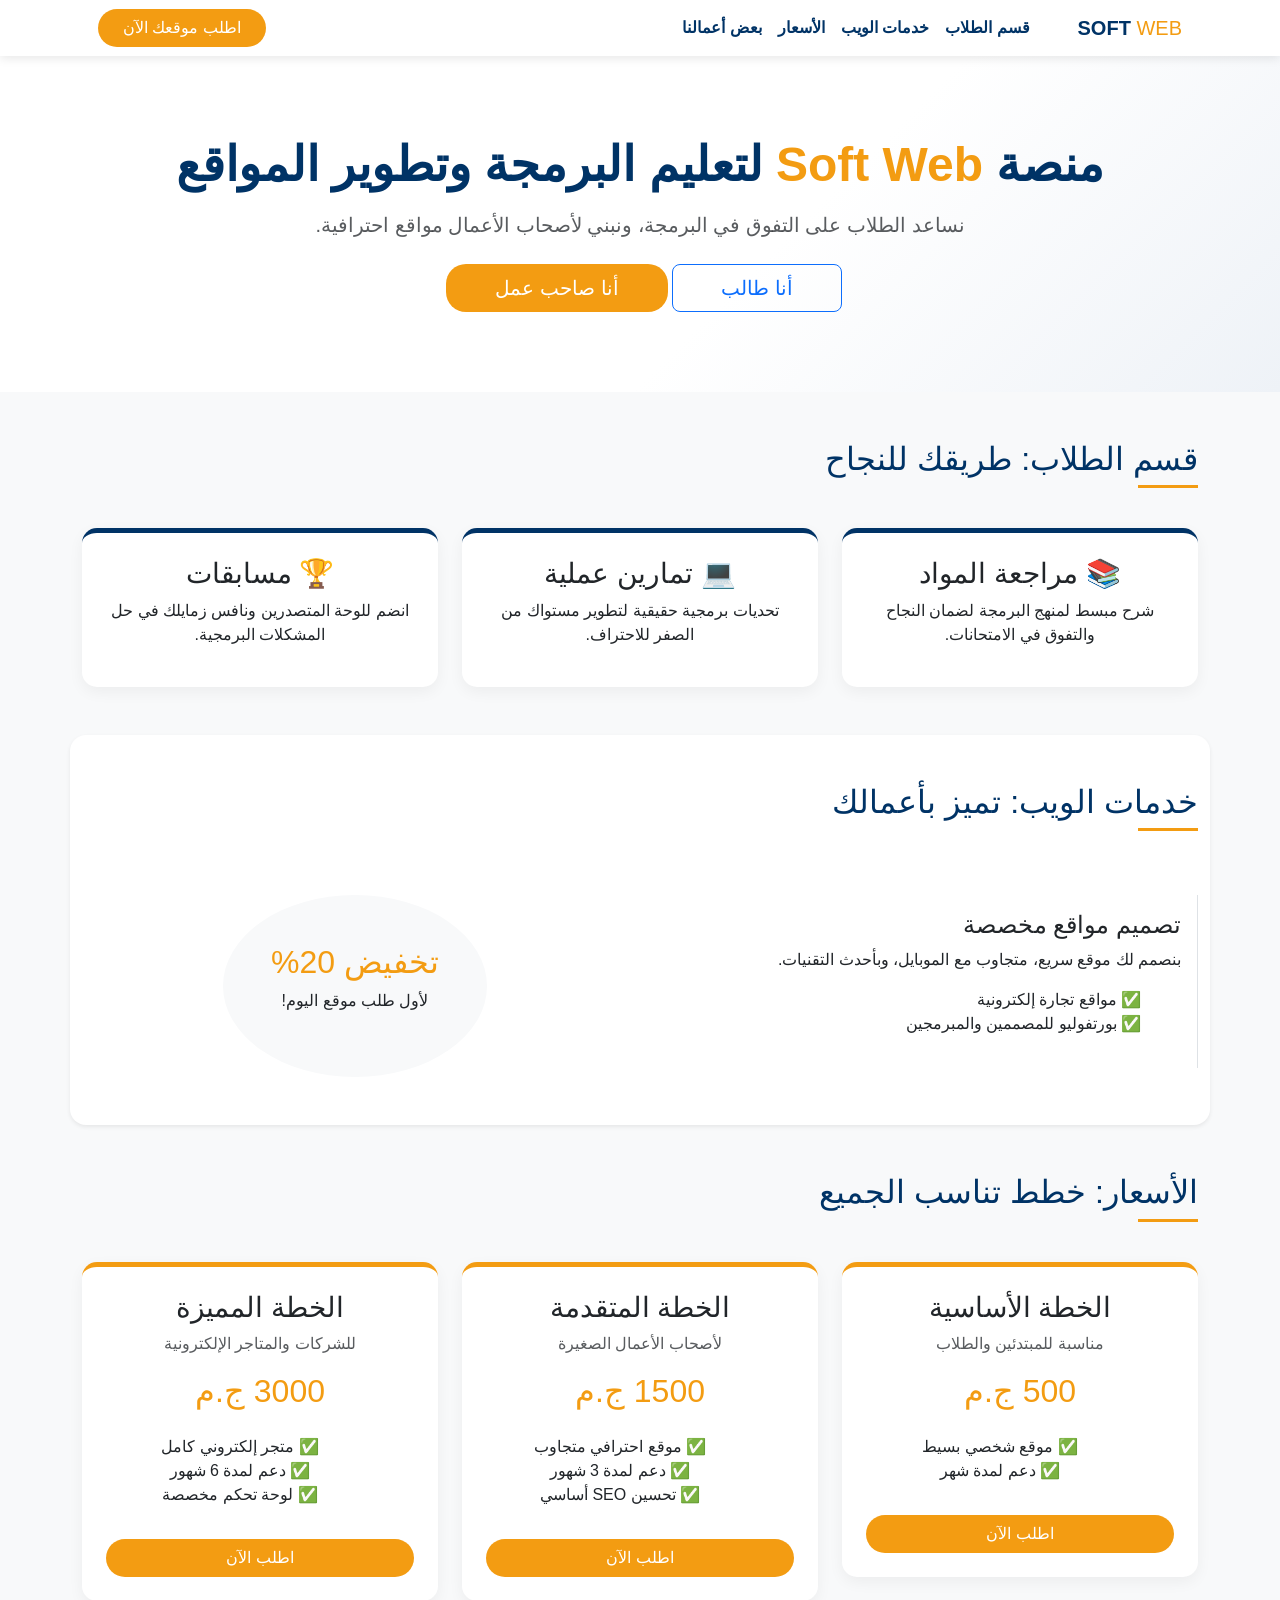
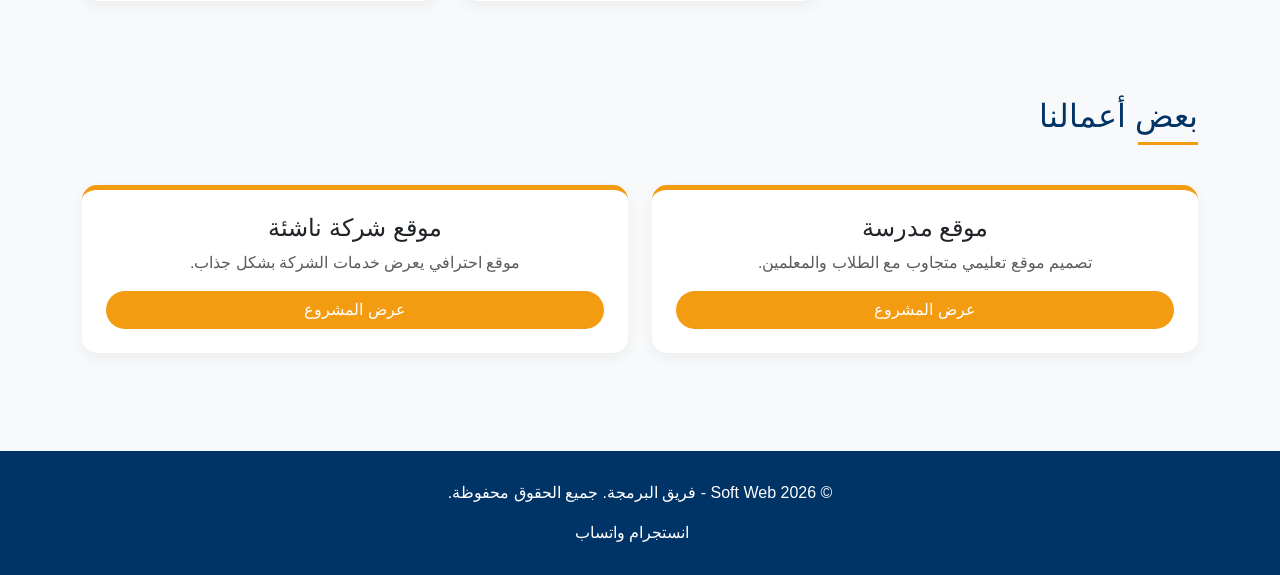
==== index.html @ 7432dc90 "Add files via upload" ====
<!DOCTYPE html>
<html lang="ar" dir="rtl">
<head>
    <meta charset="UTF-8">
    <meta name="viewport" content="width=device-width, initial-scale=1.0">
    <title>Soft Web | منصة البرمجة المتكاملة</title>
    <link href="https://cdn.jsdelivr.net/npm/bootstrap@5.3.0/dist/css/bootstrap.min.css" rel="stylesheet">
    <link rel="stylesheet" href="static/css/style.css">
    <link rel="icon" href="static/images/softWebLogo.png">
</head>
<body>

    <nav class="navbar navbar-expand-lg sticky-top">
        <div class="container">
            <a class="navbar-brand" href="#"><strong style="color:var(--main-blue)">SOFT</strong> <span style="color:var(--main-orange)">WEB</span></a>
            <div class="collapse navbar-collapse">
                <ul class="navbar-nav ms-auto mb-2 mb-lg-0">
                    <li class="nav-item"><a class="nav-link" href="#students">قسم الطلاب</a></li>
                    <li class="nav-item"><a class="nav-link" href="#services">خدمات الويب</a></li>
                    <li class="nav-item"><a class="nav-link" href="#pricing">الأسعار</a></li>
                    <li class="nav-item"><a class="nav-link" href="#portfolio">بعض أعمالنا</a></li>
                </ul>
                <a href="#" class="btn btn-orange px-4 ms-3">اطلب موقعك الآن</a>
            </div>
        </div>
    </nav>

    <header class="hero">
        <div class="container">
            <h1>منصة <span>Soft Web</span> لتعليم البرمجة وتطوير المواقع</h1>
            <p class="lead mt-3 text-muted">نساعد الطلاب على التفوق في البرمجة، ونبني لأصحاب الأعمال مواقع احترافية.</p>
            <div class="mt-4">
                <a href="#students" class="btn btn-outline-primary btn-lg px-5">أنا طالب</a>
                <a href="#services" class="btn btn-orange btn-lg px-5 ms-2">أنا صاحب عمل</a>
            </div>
        </div>
    </header>

    <section id="students" class="container py-5">
        <h2 class="section-title">قسم الطلاب: طريقك للنجاح</h2>
        <div class="row g-4">
            <div class="col-md-4">
                <div class="card card-edu p-4 text-center">
                    <h3>📚 مراجعة المواد</h3>
                    <p>شرح مبسط لمنهج البرمجة لضمان النجاح والتفوق في الامتحانات.</p>
                </div>
            </div>
            <div class="col-md-4">
                <div class="card card-edu p-4 text-center">
                    <h3>💻 تمارين عملية</h3>
                    <p>تحديات برمجية حقيقية لتطوير مستواك من الصفر للاحتراف.</p>
                </div>
            </div>
            <div class="col-md-4">
                <div class="card card-edu p-4 text-center">
                    <h3>🏆 مسابقات</h3>
                    <p>انضم للوحة المتصدرين ونافس زمايلك في حل المشكلات البرمجية.</p>
                </div>
            </div>
        </div>
    </section>

    <section id="services" class="container py-5 bg-white rounded-4 shadow-sm">
        <h2 class="section-title">خدمات الويب: تميز بأعمالك</h2>
        <div class="row g-4 mt-2">
            <div class="col-md-6">
                <div class="p-3 border-end">
                    <h4>تصميم مواقع مخصصة</h4>
                    <p>بنصمم لك موقع سريع، متجاوب مع الموبايل، وبأحدث التقنيات.</p>
                    <ul class="list-unstyled">
                        <li>✅ مواقع تجارة إلكترونية</li>
                        <li>✅ بورتفوليو للمصممين والمبرمجين</li>
                    </ul>
                </div>
            </div>
            <div class="col-md-6 text-center d-flex align-items-center justify-content-center">
                <div class="p-5 bg-light rounded-circle">
                    <h2 style="color:var(--main-orange)">تخفيض 20%</h2>
                    <p>لأول طلب موقع اليوم!</p>
                </div>
            </div>
        </div>
    </section>

<section id="pricing" class="container py-5">
    <h2 class="section-title">الأسعار: خطط تناسب الجميع</h2>
    <div class="row g-4">
        <!-- الخطة الأولى -->
        <div class="col-md-4">
            <div class="card card-biz p-4 text-center">
                <h3>الخطة الأساسية</h3>
                <p class="text-muted">مناسبة للمبتدئين والطلاب</p>
                <h2 style="color:var(--main-orange)">500 ج.م</h2>
                <ul class="list-unstyled mt-3">
                    <li>✅ موقع شخصي بسيط</li>
                    <li>✅ دعم لمدة شهر</li>
                </ul>
                <a href="https://api.whatsapp.com/send?phone=201030891803&text=مرحبًا، أريد طلب الخطة الأساسية" 
                   target="_blank" class="btn btn-orange mt-3 w-100">اطلب الآن</a>
            </div>
        </div>
        <!-- الخطة الثانية -->
        <div class="col-md-4">
            <div class="card card-biz p-4 text-center">
                <h3>الخطة المتقدمة</h3>
                <p class="text-muted">لأصحاب الأعمال الصغيرة</p>
                <h2 style="color:var(--main-orange)">1500 ج.م</h2>
                <ul class="list-unstyled mt-3">
                    <li>✅ موقع احترافي متجاوب</li>
                    <li>✅ دعم لمدة 3 شهور</li>
                    <li>✅ تحسين SEO أساسي</li>
                </ul>
                <a href="https://api.whatsapp.com/send?phone=201030891803&text=مرحبًا، أريد طلب الخطة المتقدمة" 
                   target="_blank" class="btn btn-orange mt-3 w-100">اطلب الآن</a>
            </div>
        </div>
        <!-- الخطة الثالثة -->
        <div class="col-md-4">
            <div class="card card-biz p-4 text-center">
                <h3>الخطة المميزة</h3>
                <p class="text-muted">للشركات والمتاجر الإلكترونية</p>
                <h2 style="color:var(--main-orange)">3000 ج.م</h2>
                <ul class="list-unstyled mt-3">
                    <li>✅ متجر إلكتروني كامل</li>
                    <li>✅ دعم لمدة 6 شهور</li>
                    <li>✅ لوحة تحكم مخصصة</li>
                </ul>
                <a href="https://api.whatsapp.com/send?phone=201030891803&text=مرحبًا، أريد طلب الخطة المميزة" 
                   target="_blank" class="btn btn-orange mt-3 w-100">اطلب الآن</a>
            </div>
        </div>
    </div>
</section>


<section id="portfolio" class="container py-5">
    <h2 class="section-title">بعض أعمالنا</h2>
    <div class="row g-4">
        <!-- مشروع 1 -->
        <div class="col-md-6">
            <div class="card card-biz p-4 text-center">
                <h4>موقع مدرسة</h4>
                <p class="text-muted">تصميم موقع تعليمي متجاوب مع الطلاب والمعلمين.</p>
                <a href="https://nabilnagib201.github.io/schoolProjeckt" target="_blank" class="btn btn-orange px-4">عرض المشروع</a>
            </div>
        </div>
        <!-- مشروع 2 -->
        <div class="col-md-6">
            <div class="card card-biz p-4 text-center">
                <h4>موقع شركة ناشئة</h4>
                <p class="text-muted">موقع احترافي يعرض خدمات الشركة بشكل جذاب.</p>
                <a href="#" class="btn btn-orange px-4">عرض المشروع</a>
            </div>
        </div>
    </div>
</section>



    <footer>
        <div class="container text-center">
            <p>© 2026 Soft Web - فريق البرمجة. جميع الحقوق محفوظة.</p>
            <div>
                <a href="https://www.instagram.com/soft_wep/" class="text-white me-3 text-decoration-none">انستجرام</a>
                <a href="https://api.whatsapp.com/send/?phone=201030891803&text&type=phone_number&app_absent=0" class="text-white text-decoration-none">واتساب</a>
            </div>
        </div>
    </footer>

</body>
</html>
---- static/css/style.css ----
:root {
            --main-blue: #003366;
            --main-orange: #f39c12;
            --light-bg: #f8f9fa;
        }

        body { font-family: 'Segoe UI', Tahoma, Geneva, Verdana, sans-serif; background-color: var(--light-bg); }
        
        /* Header */
        .navbar { background-color: white; box-shadow: 0 2px 10px rgba(0,0,0,0.1); }
        .nav-link { color: var(--main-blue) !important; font-weight: bold; }
        .btn-orange { background-color: var(--main-orange); color: white; border-radius: 20px; }

        /* Hero Section */
        .hero { padding: 80px 0; background: linear-gradient(135deg, white 60%, #eef2f7 100%); text-align: center; }
        .hero h1 { color: var(--main-blue); font-weight: 800; font-size: 3rem; }
        .hero span { color: var(--main-orange); }

        /* Section Titles */
        .section-title { position: relative; margin-bottom: 50px; color: var(--main-blue); }
        .section-title::after { content: ''; width: 60px; height: 3px; background: var(--main-orange); position: absolute; bottom: -10px; right: 0; }

        /* Cards */
        .card { border: none; border-radius: 15px; transition: 0.3s; box-shadow: 0 5px 15px rgba(0,0,0,0.05); }
        .card:hover { transform: translateY(-10px); }
        .card-edu { border-top: 5px solid var(--main-blue); }
        .card-biz { border-top: 5px solid var(--main-orange); }

        footer { background: var(--main-blue); color: white; padding: 30px 0; margin-top: 50px; }
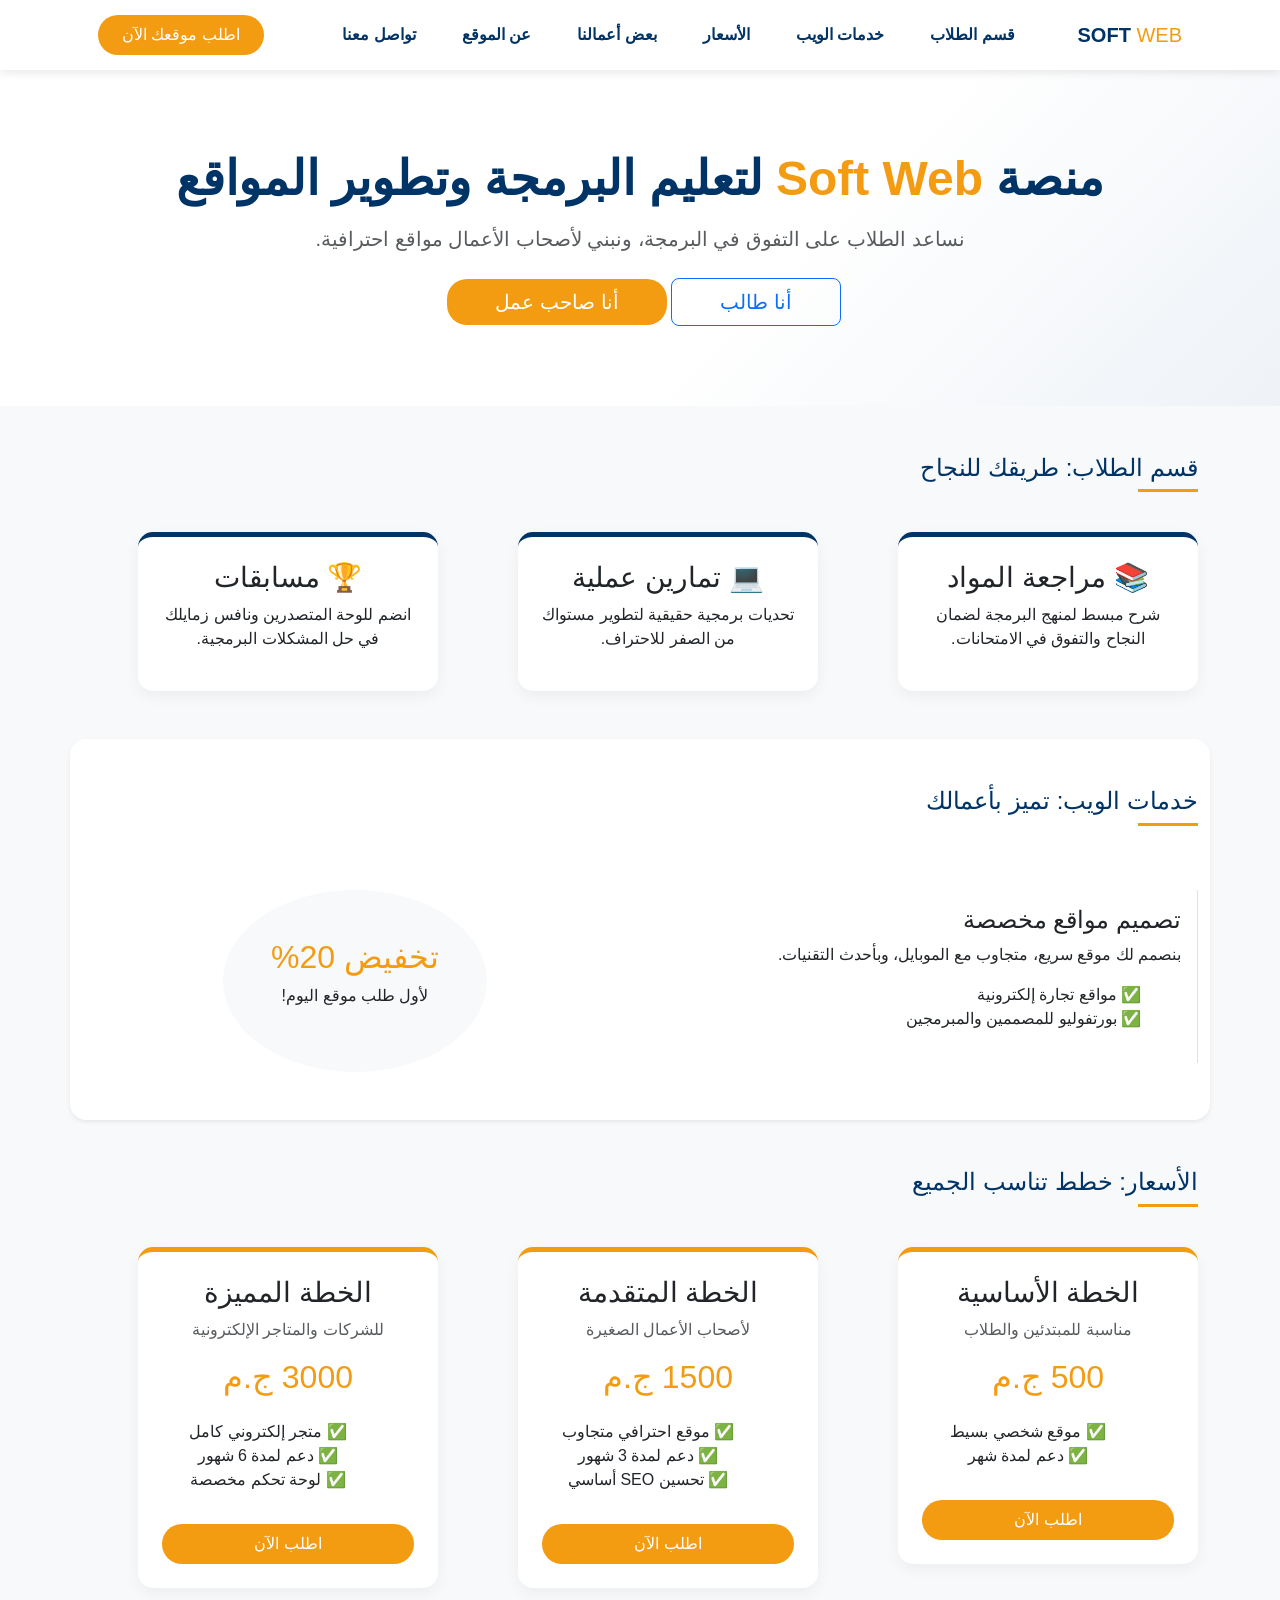
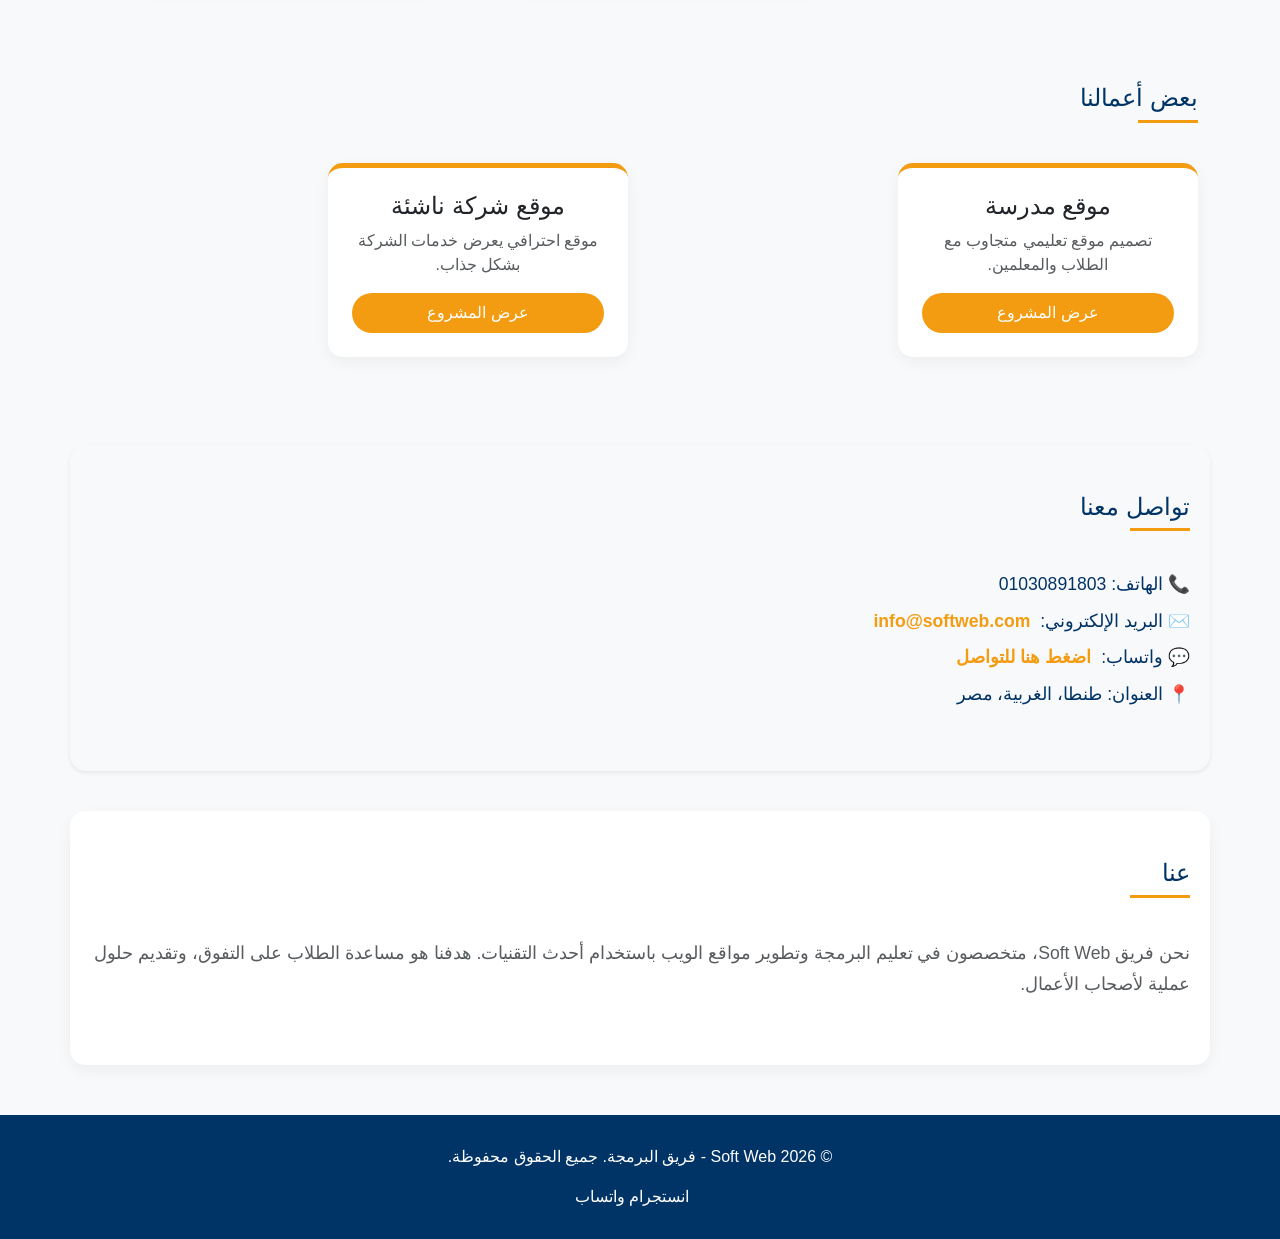
==== commit e7ca468b: "Add files via upload" ====
--- a/index.html
+++ b/index.html
@@ -3,7 +3,7 @@
 <head>
     <meta charset="UTF-8">
     <meta name="viewport" content="width=device-width, initial-scale=1.0">
-    <title>Soft Web | منصة البرمجة المتكاملة</title>
+    <title>Soft Web</title>
     <link href="https://cdn.jsdelivr.net/npm/bootstrap@5.3.0/dist/css/bootstrap.min.css" rel="stylesheet">
     <link rel="stylesheet" href="static/css/style.css">
     <link rel="icon" href="static/images/softWebLogo.png">
@@ -12,15 +12,17 @@
 
     <nav class="navbar navbar-expand-lg sticky-top">
         <div class="container">
-            <a class="navbar-brand" href="#"><strong style="color:var(--main-blue)">SOFT</strong> <span style="color:var(--main-orange)">WEB</span></a>
+            <a class="navbar-brand" href="https://nabilnagib201.github.io/softweb/"><strong style="color:var(--main-blue)">SOFT</strong> <span style="color:var(--main-orange)">WEB</span></a>
             <div class="collapse navbar-collapse">
                 <ul class="navbar-nav ms-auto mb-2 mb-lg-0">
                     <li class="nav-item"><a class="nav-link" href="#students">قسم الطلاب</a></li>
                     <li class="nav-item"><a class="nav-link" href="#services">خدمات الويب</a></li>
                     <li class="nav-item"><a class="nav-link" href="#pricing">الأسعار</a></li>
                     <li class="nav-item"><a class="nav-link" href="#portfolio">بعض أعمالنا</a></li>
+                    <li class="nav-item"><a class="nav-link" href="#about">عن الموقع</a></li>
+                    <li class="nav-item"><a class="nav-link" href="#contact">تواصل معنا</a></li>
                 </ul>
-                <a href="#" class="btn btn-orange px-4 ms-3">اطلب موقعك الآن</a>
+                <a href="https://www.instagram.com/soft_wep/" class="btn btn-orange px-4 ms-3">اطلب موقعك الآن</a>
             </div>
         </div>
     </nav>
@@ -39,7 +41,7 @@
     <section id="students" class="container py-5">
         <h2 class="section-title">قسم الطلاب: طريقك للنجاح</h2>
         <div class="row g-4">
-            <div class="col-md-4">
+            <div class="col-md-4" onclick="window.location.href='stady.html'">
                 <div class="card card-edu p-4 text-center">
                     <h3>📚 مراجعة المواد</h3>
                     <p>شرح مبسط لمنهج البرمجة لضمان النجاح والتفوق في الامتحانات.</p>
@@ -155,6 +157,28 @@
     </div>
 </section>
 
+<!-- قسم تواصل معنا -->
+    <section id="contact" class="container py-5 bg-light rounded-4 shadow-sm">
+        <h2 class="section-title">تواصل معنا</h2>
+        <ul class="list-unstyled">
+            <li>📞 الهاتف: 01030891803</li>
+            <li>✉️ البريد الإلكتروني: <a href="mailto:info@softweb.com">info@softweb.com</a></li>
+            <li>💬 واتساب: <a href="https://wa.me/201030891803" target="_blank">اضغط هنا للتواصل</a></li>
+            <li>📍 العنوان: طنطا، الغربية، مصر</li>
+        </ul>
+    </section>
+    
+    
+    <section id="about" class="container py-5">
+        <h2 class="section-title">عنا</h2>
+        <p class="text-muted">
+            نحن فريق Soft Web، متخصصون في تعليم البرمجة وتطوير مواقع الويب 
+            باستخدام أحدث التقنيات. هدفنا هو مساعدة الطلاب على التفوق، 
+            وتقديم حلول عملية لأصحاب الأعمال.
+        </p>
+    </section>
+
+    
 
 
     <footer>
--- a/static/css/style.css
+++ b/static/css/style.css
@@ -1,29 +1,140 @@
-        :root {
-            --main-blue: #003366;
-            --main-orange: #f39c12;
-            --light-bg: #f8f9fa;
-        }
+:root {
+    --main-blue: #003366;
+    --main-orange: #f39c12;
+    --light-bg: #f8f9fa;
+}
 
-        body { font-family: 'Segoe UI', Tahoma, Geneva, Verdana, sans-serif; background-color: var(--light-bg); }
-        
-        /* Header */
-        .navbar { background-color: white; box-shadow: 0 2px 10px rgba(0,0,0,0.1); }
-        .nav-link { color: var(--main-blue) !important; font-weight: bold; }
-        .btn-orange { background-color: var(--main-orange); color: white; border-radius: 20px; }
+body {
+    font-family: 'Segoe UI', Tahoma, Geneva, Verdana, sans-serif;
+    background-color: var(--light-bg);
+    margin: 0;
+    padding: 0;
+}
 
-        /* Hero Section */
-        .hero { padding: 80px 0; background: linear-gradient(135deg, white 60%, #eef2f7 100%); text-align: center; }
-        .hero h1 { color: var(--main-blue); font-weight: 800; font-size: 3rem; }
-        .hero span { color: var(--main-orange); }
+/* Header */
+.navbar {
+    background-color: white;
+    box-shadow: 0 2px 10px rgba(0,0,0,0.1);
+    padding: 15px;
+    text-align: center;
+}
+.nav-link {
+    color: var(--main-blue) !important; /* دمجنا الـ !important */
+    font-weight: bold;
+    margin: 0 15px;
+    text-decoration: none;
+}
+.btn-orange {
+    background-color: var(--main-orange);
+    color: white;
+    border-radius: 20px;
+    padding: 8px 15px;
+    border: none;
+    cursor: pointer;
+}
 
-        /* Section Titles */
-        .section-title { position: relative; margin-bottom: 50px; color: var(--main-blue); }
-        .section-title::after { content: ''; width: 60px; height: 3px; background: var(--main-orange); position: absolute; bottom: -10px; right: 0; }
+/* Hero Section */
+.hero {
+    padding: 80px 0;
+    background: linear-gradient(135deg, white 60%, #eef2f7 100%);
+    text-align: center;
+}
+.hero h1 {
+    color: var(--main-blue);
+    font-weight: 800;
+    font-size: 3rem;
+}
+.hero span {
+    color: var(--main-orange);
+}
 
-        /* Cards */
-        .card { border: none; border-radius: 15px; transition: 0.3s; box-shadow: 0 5px 15px rgba(0,0,0,0.05); }
-        .card:hover { transform: translateY(-10px); }
-        .card-edu { border-top: 5px solid var(--main-blue); }
-        .card-biz { border-top: 5px solid var(--main-orange); }
+/* Section Titles */
+.section-title {
+    position: relative;
+    margin-bottom: 50px; /* أخذنا القيمة الأكبر */
+    color: var(--main-blue);
+    text-align: right;
+    font-size: 1.5rem;
+}
+.section-title::after {
+    content: '';
+    width: 60px;
+    height: 3px;
+    background: var(--main-orange);
+    position: absolute;
+    bottom: -10px;
+    right: 0;
+}
 
-        footer { background: var(--main-blue); color: white; padding: 30px 0; margin-top: 50px; }+/* Cards */
+.cards {
+    display: flex;
+    justify-content: center;
+    gap: 20px;
+    flex-wrap: wrap;
+    padding: 20px;
+}
+.card {
+    background: white;
+    border: none;
+    border-radius: 15px;
+    transition: 0.3s;
+    box-shadow: 0 5px 15px rgba(0,0,0,0.05);
+    padding: 20px;
+    width: 300px;
+}
+.card:hover { transform: translateY(-10px); }
+.card-edu { border-top: 5px solid var(--main-blue); }
+.card-biz { border-top: 5px solid var(--main-orange); }
+
+/* Footer */
+footer {
+    background: var(--main-blue);
+    color: white;
+    padding: 30px 0;
+    margin-top: 50px;
+    text-align: center;
+}
+
+/* قسم عنا */
+#about {
+    background: white;
+    padding: 50px 20px;
+    border-radius: 15px;
+    box-shadow: 0 5px 15px rgba(0,0,0,0.05);
+    margin-top: 40px;
+}
+#about p {
+    color: #555;
+    line-height: 1.8;
+    font-size: 1.1rem;
+}
+
+/* قسم تواصل معنا */
+#contact {
+    background: var(--light-bg);
+    padding: 50px 20px;
+    border-radius: 15px;
+    box-shadow: 0 5px 15px rgba(0,0,0,0.05);
+    margin-top: 40px;
+}
+#contact ul {
+    list-style: none;
+    padding: 0;
+}
+#contact li {
+    margin: 10px 0;
+    font-size: 1.1rem;
+    color: var(--main-blue);
+    display: flex;
+    align-items: center;
+    gap: 10px;
+}
+#contact a {
+    color: var(--main-orange);
+    text-decoration: none;
+    font-weight: bold;
+}
+#contact a:hover {
+    text-decoration: underline;
+}
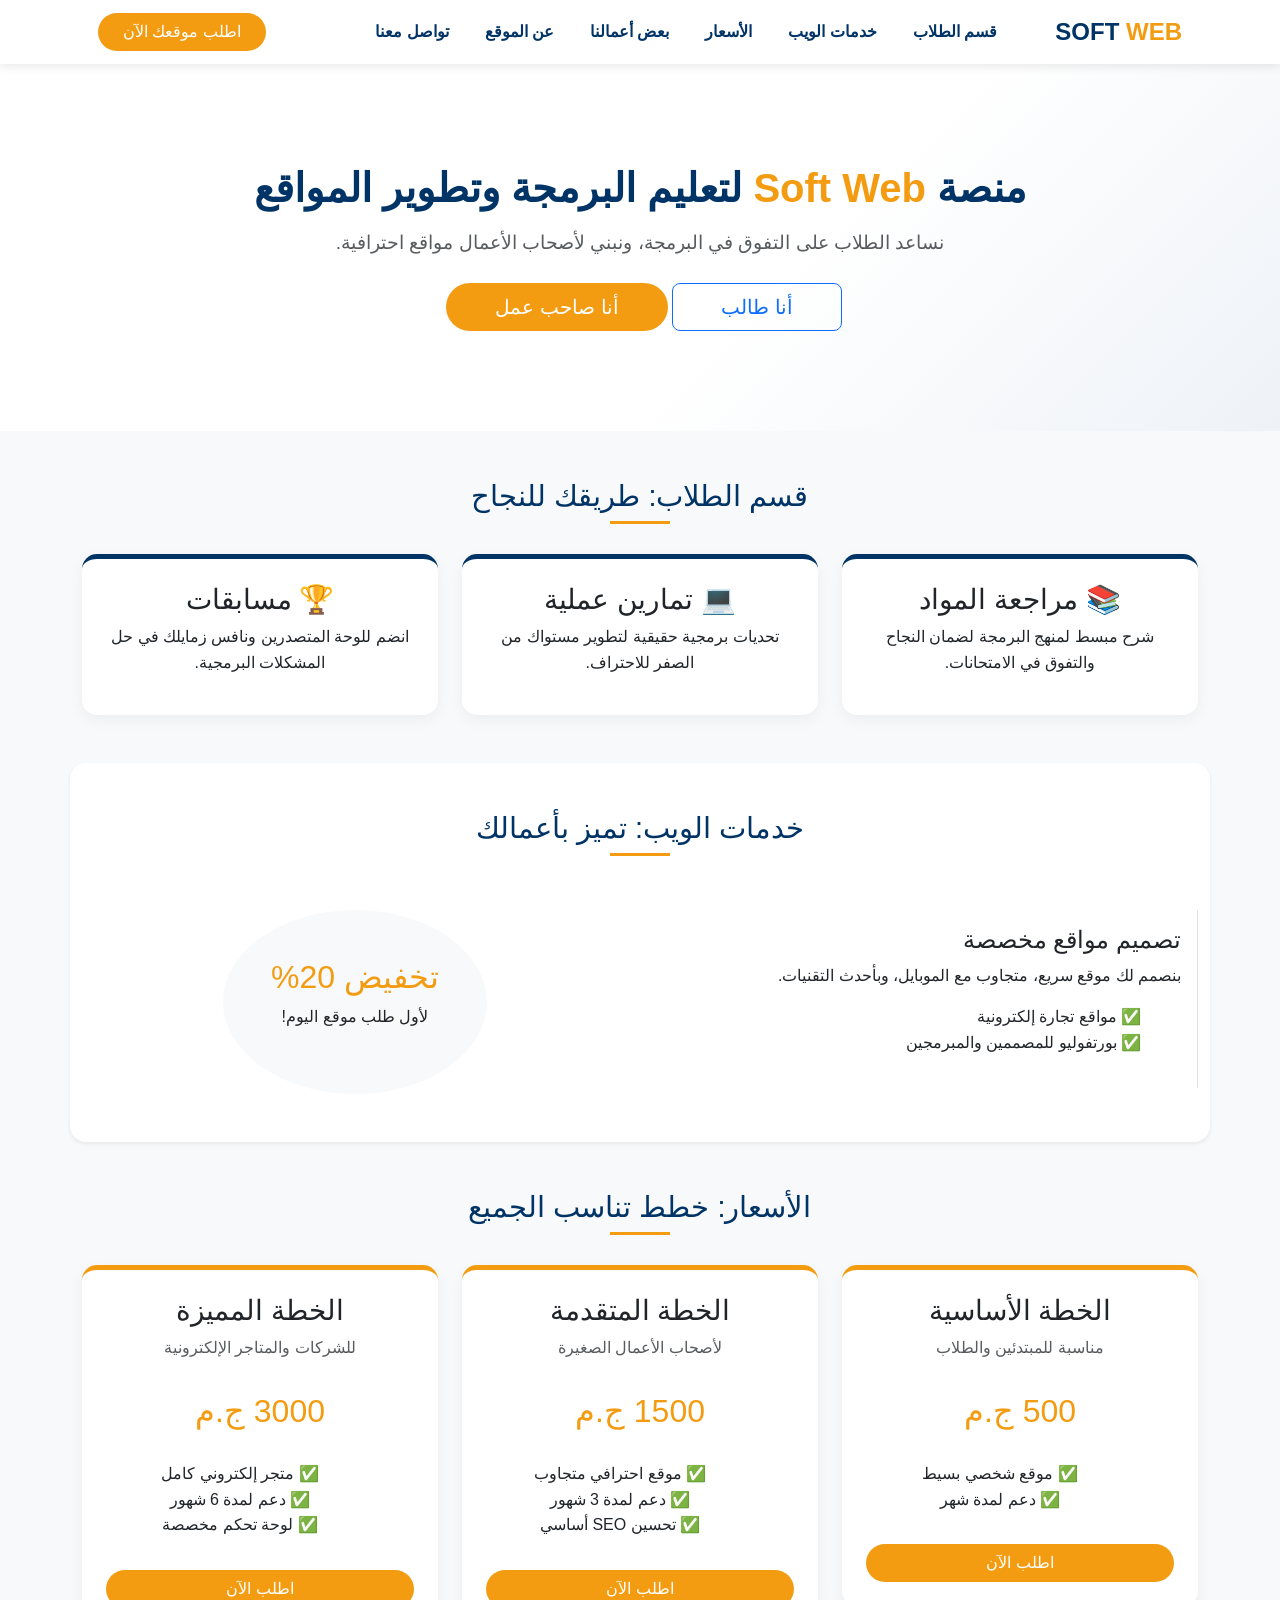
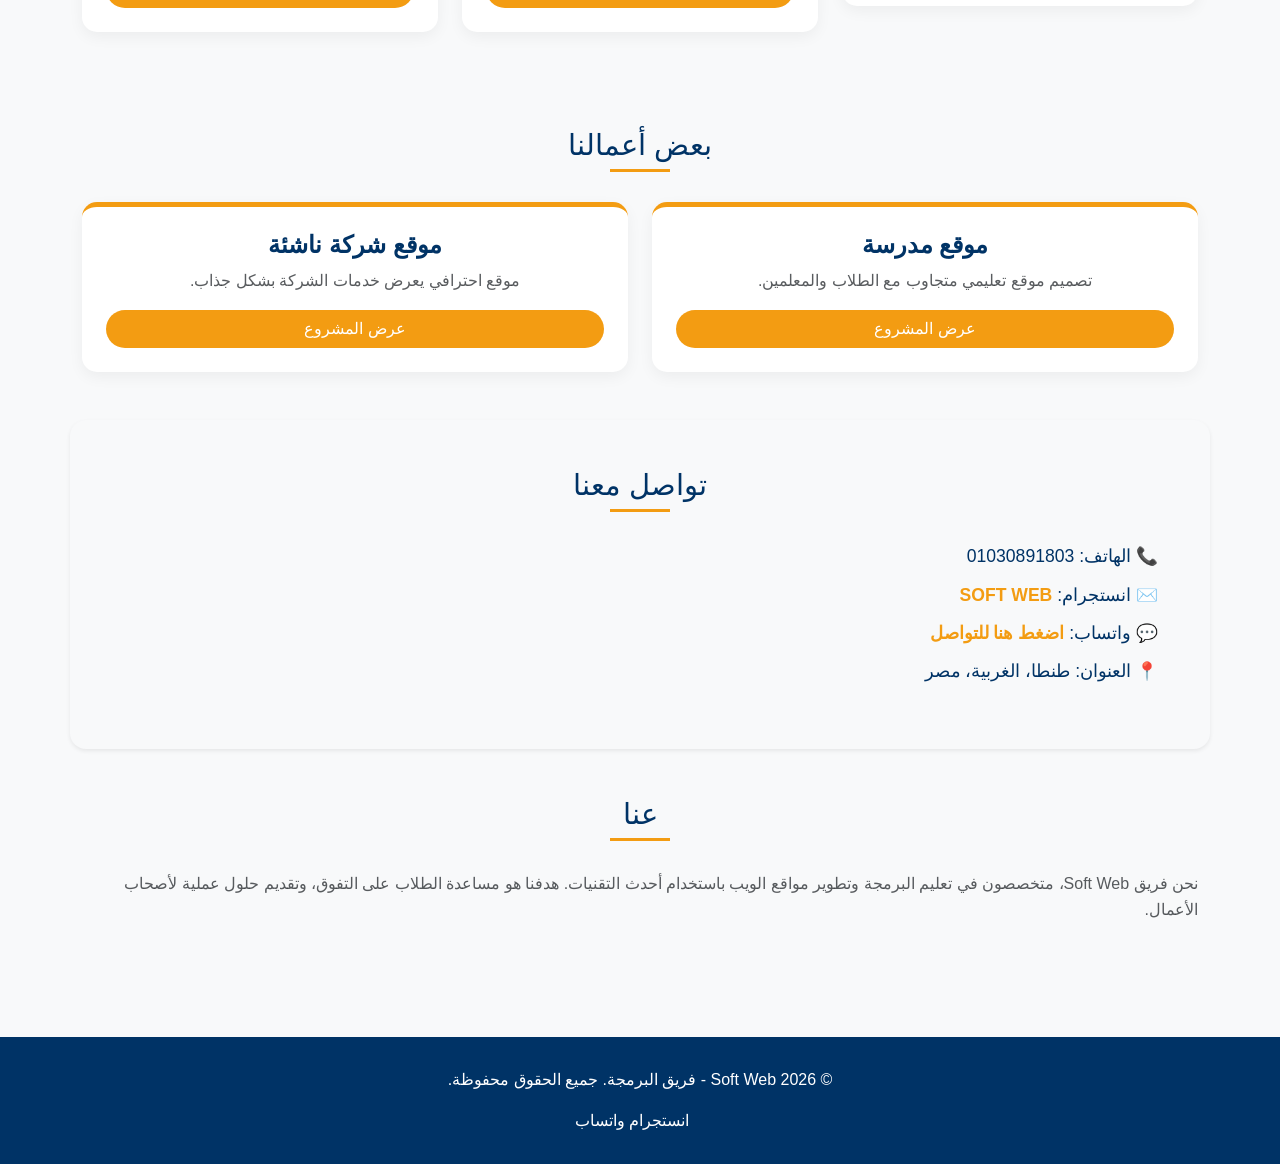
==== commit 6713fbb4: "Add files via upload" ====
--- a/index.html
+++ b/index.html
@@ -47,13 +47,13 @@
                     <p>شرح مبسط لمنهج البرمجة لضمان النجاح والتفوق في الامتحانات.</p>
                 </div>
             </div>
-            <div class="col-md-4">
+            <div class="col-md-4" onclick="window.location.href='qize.html'">
                 <div class="card card-edu p-4 text-center">
                     <h3>💻 تمارين عملية</h3>
                     <p>تحديات برمجية حقيقية لتطوير مستواك من الصفر للاحتراف.</p>
                 </div>
             </div>
-            <div class="col-md-4">
+            <div class="col-md-4" onclick="window.location.href='https://www.instagram.com/soft_wep/'">
                 <div class="card card-edu p-4 text-center">
                     <h3>🏆 مسابقات</h3>
                     <p>انضم للوحة المتصدرين ونافس زمايلك في حل المشكلات البرمجية.</p>
@@ -162,7 +162,7 @@
         <h2 class="section-title">تواصل معنا</h2>
         <ul class="list-unstyled">
             <li>📞 الهاتف: 01030891803</li>
-            <li>✉️ البريد الإلكتروني: <a href="mailto:info@softweb.com">info@softweb.com</a></li>
+            <li>✉️ انستجرام: <a href="https://www.instagram.com/soft_wep/">SOFT WEB</a></li>
             <li>💬 واتساب: <a href="https://wa.me/201030891803" target="_blank">اضغط هنا للتواصل</a></li>
             <li>📍 العنوان: طنطا، الغربية، مصر</li>
         </ul>
--- a/static/css/style.css
+++ b/static/css/style.css
@@ -4,57 +4,69 @@
     --light-bg: #f8f9fa;
 }
 
+/* الأساسيات */
 body {
     font-family: 'Segoe UI', Tahoma, Geneva, Verdana, sans-serif;
     background-color: var(--light-bg);
     margin: 0;
     padding: 0;
+    line-height: 1.6;
 }
 
-/* Header */
+/* Navbar */
 .navbar {
     background-color: white;
     box-shadow: 0 2px 10px rgba(0,0,0,0.1);
-    padding: 15px;
-    text-align: center;
+}
+.navbar-brand {
+    font-weight: bold;
+    font-size: 1.5rem;
 }
 .nav-link {
-    color: var(--main-blue) !important; /* دمجنا الـ !important */
+    color: var(--main-blue);
     font-weight: bold;
-    margin: 0 15px;
-    text-decoration: none;
+    margin: 0 10px;
+}
+.nav-link:hover {
+    color: var(--main-orange);
 }
 .btn-orange {
     background-color: var(--main-orange);
     color: white;
-    border-radius: 20px;
-    padding: 8px 15px;
-    border: none;
-    cursor: pointer;
+    border-radius: 25px;
+    transition: 0.3s;
+}
+.btn-orange:hover {
+    background-color: #d87f0a;
+    color: #fff;
 }
 
-/* Hero Section */
+/* Hero */
 .hero {
-    padding: 80px 0;
+    padding: 100px 0;
     background: linear-gradient(135deg, white 60%, #eef2f7 100%);
     text-align: center;
 }
 .hero h1 {
     color: var(--main-blue);
     font-weight: 800;
-    font-size: 3rem;
+    font-size: 2.5rem;
 }
 .hero span {
     color: var(--main-orange);
+}
+.hero p {
+    color: #555;
+    font-size: 1.2rem;
 }
 
 /* Section Titles */
 .section-title {
     position: relative;
-    margin-bottom: 50px; /* أخذنا القيمة الأكبر */
+    margin-bottom: 40px;
     color: var(--main-blue);
-    text-align: right;
-    font-size: 1.5rem;
+    font-size: 1.8rem;
+    text-align: center;
 }
 .section-title::after {
     content: '';
@@ -63,78 +75,59 @@
     background: var(--main-orange);
     position: absolute;
     bottom: -10px;
-    right: 0;
+    left: 50%;
+    transform: translateX(-50%);
 }
 
 /* Cards */
-.cards {
-    display: flex;
-    justify-content: center;
-    gap: 20px;
-    flex-wrap: wrap;
-    padding: 20px;
-}
 .card {
-    background: white;
     border: none;
     border-radius: 15px;
+    box-shadow: 0 5px 15px rgba(0,0,0,0.05);
     transition: 0.3s;
-    box-shadow: 0 5px 15px rgba(0,0,0,0.05);
-    padding: 20px;
-    width: 300px;
 }
-.card:hover { transform: translateY(-10px); }
-.card-edu { border-top: 5px solid var(--main-blue); }
-.card-biz { border-top: 5px solid var(--main-orange); }
+.card:hover {
+    transform: translateY(-10px);
+}
+.card-edu {
+    border-top: 5px solid var(--main-blue);
+}
+.card-biz {
+    border-top: 5px solid var(--main-orange);
+}
+
+/* Pricing */
+#pricing .card h2 {
+    font-size: 2rem;
+    margin: 15px 0;
+}
+
+/* Portfolio */
+#portfolio .card h4 {
+    color: var(--main-blue);
+    font-weight: bold;
+}
+
+/* Contact */
+#contact li {
+    font-size: 1.1rem;
+    color: var(--main-blue);
+    margin: 10px 0;
+}
+#contact a {
+    color: var(--main-orange);
+    font-weight: bold;
+    text-decoration: none;
+}
+#contact a:hover {
+    text-decoration: underline;
+}
 
 /* Footer */
 footer {
     background: var(--main-blue);
     color: white;
     padding: 30px 0;
+    text-align: center;
     margin-top: 50px;
-    text-align: center;
 }
-
-/* قسم عنا */
-#about {
-    background: white;
-    padding: 50px 20px;
-    border-radius: 15px;
-    box-shadow: 0 5px 15px rgba(0,0,0,0.05);
-    margin-top: 40px;
-}
-#about p {
-    color: #555;
-    line-height: 1.8;
-    font-size: 1.1rem;
-}
-
-/* قسم تواصل معنا */
-#contact {
-    background: var(--light-bg);
-    padding: 50px 20px;
-    border-radius: 15px;
-    box-shadow: 0 5px 15px rgba(0,0,0,0.05);
-    margin-top: 40px;
-}
-#contact ul {
-    list-style: none;
-    padding: 0;
-}
-#contact li {
-    margin: 10px 0;
-    font-size: 1.1rem;
-    color: var(--main-blue);
-    display: flex;
-    align-items: center;
-    gap: 10px;
-}
-#contact a {
-    color: var(--main-orange);
-    text-decoration: none;
-    font-weight: bold;
-}
-#contact a:hover {
-    text-decoration: underline;
-}
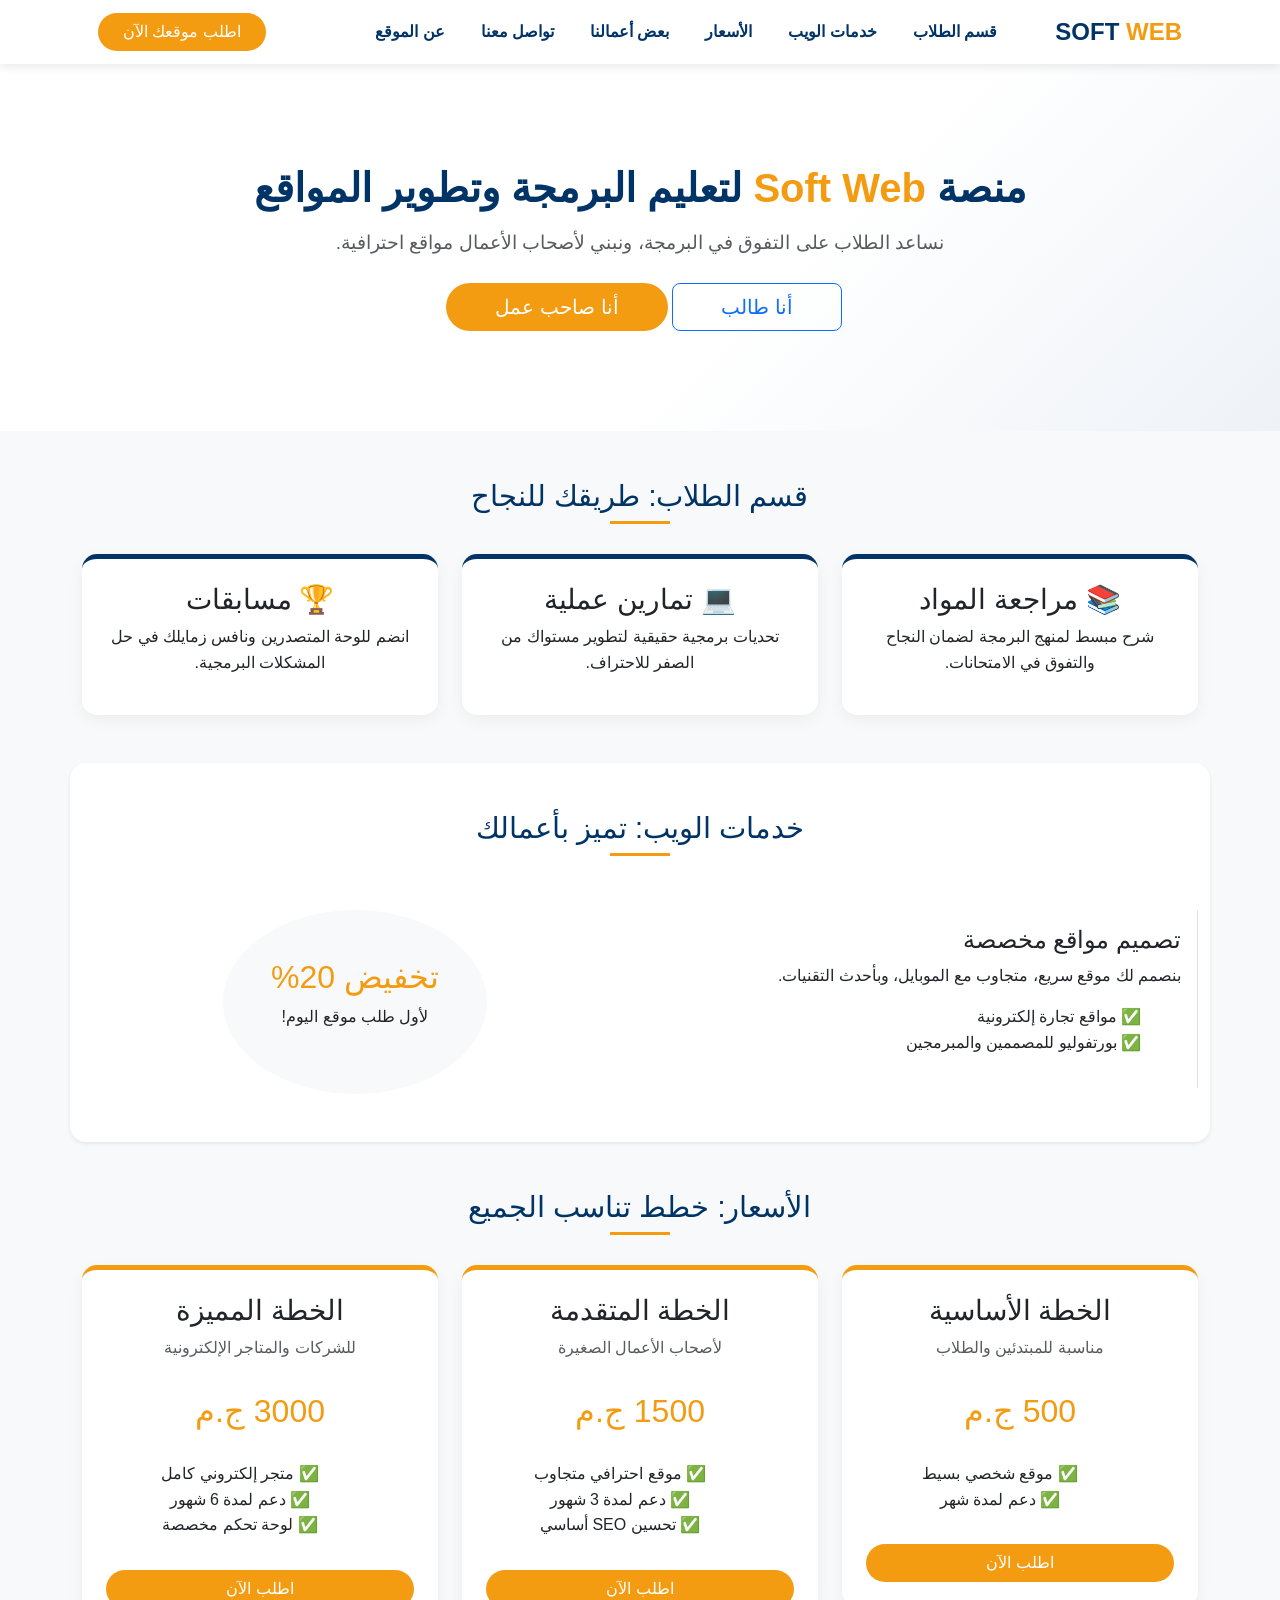
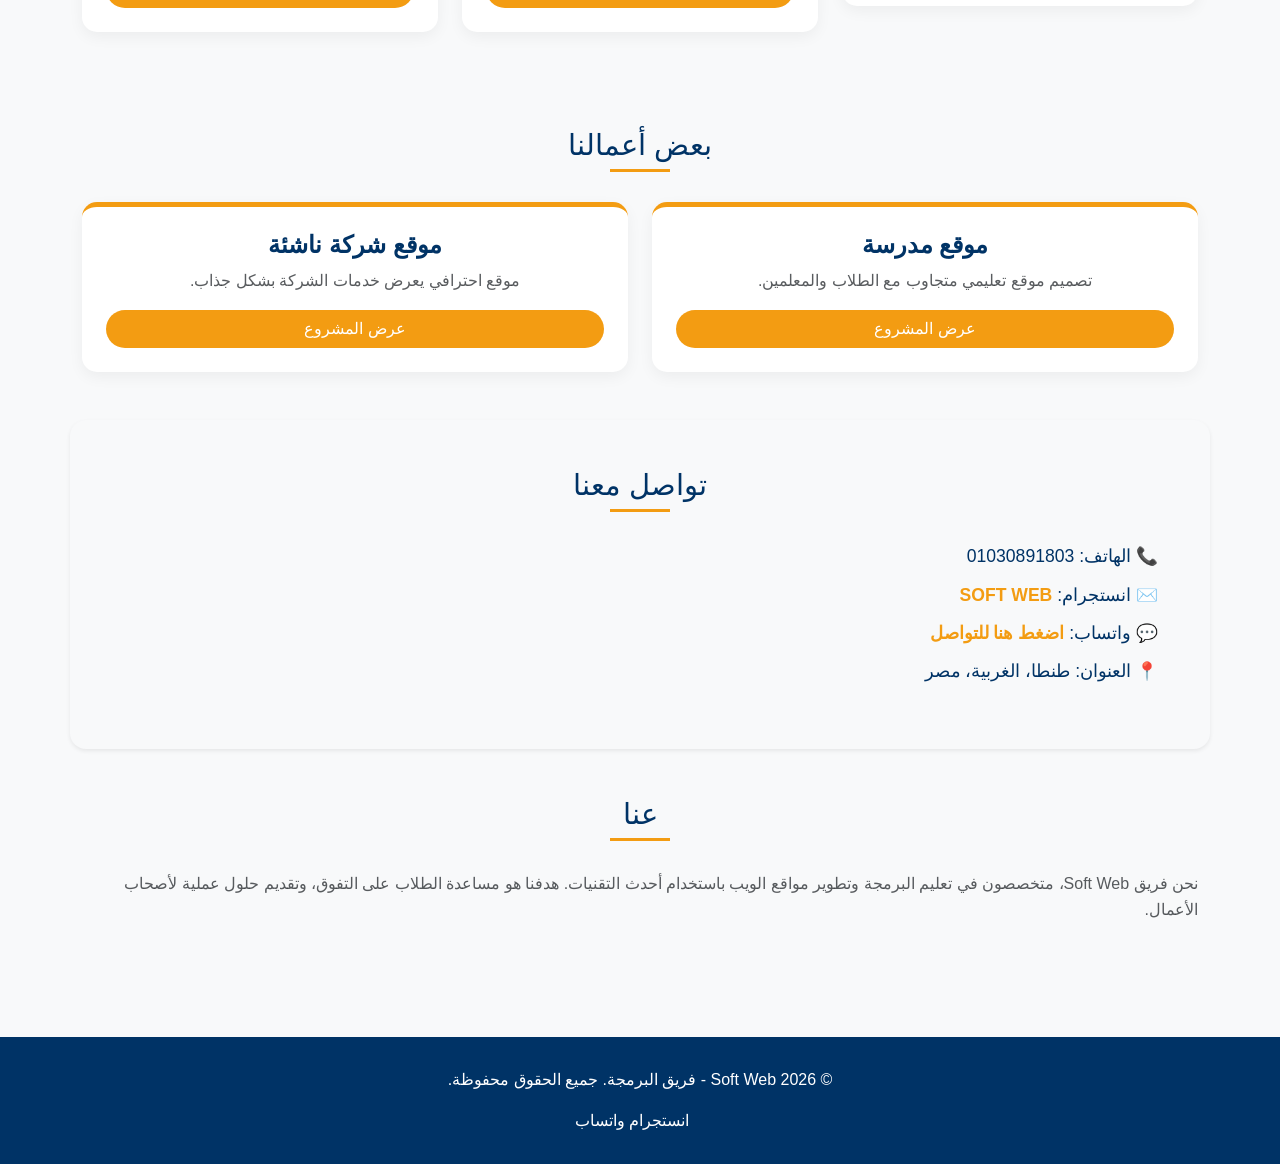
==== commit ad1c4005: "Add files via upload" ====
--- a/index.html
+++ b/index.html
@@ -19,8 +19,8 @@
                     <li class="nav-item"><a class="nav-link" href="#services">خدمات الويب</a></li>
                     <li class="nav-item"><a class="nav-link" href="#pricing">الأسعار</a></li>
                     <li class="nav-item"><a class="nav-link" href="#portfolio">بعض أعمالنا</a></li>
+                    <li class="nav-item"><a class="nav-link" href="#contact">تواصل معنا</a></li>
                     <li class="nav-item"><a class="nav-link" href="#about">عن الموقع</a></li>
-                    <li class="nav-item"><a class="nav-link" href="#contact">تواصل معنا</a></li>
                 </ul>
                 <a href="https://www.instagram.com/soft_wep/" class="btn btn-orange px-4 ms-3">اطلب موقعك الآن</a>
             </div>
@@ -151,7 +151,7 @@
             <div class="card card-biz p-4 text-center">
                 <h4>موقع شركة ناشئة</h4>
                 <p class="text-muted">موقع احترافي يعرض خدمات الشركة بشكل جذاب.</p>
-                <a href="#" class="btn btn-orange px-4">عرض المشروع</a>
+                <a href="index.html" class="btn btn-orange px-4">عرض المشروع</a>
             </div>
         </div>
     </div>
